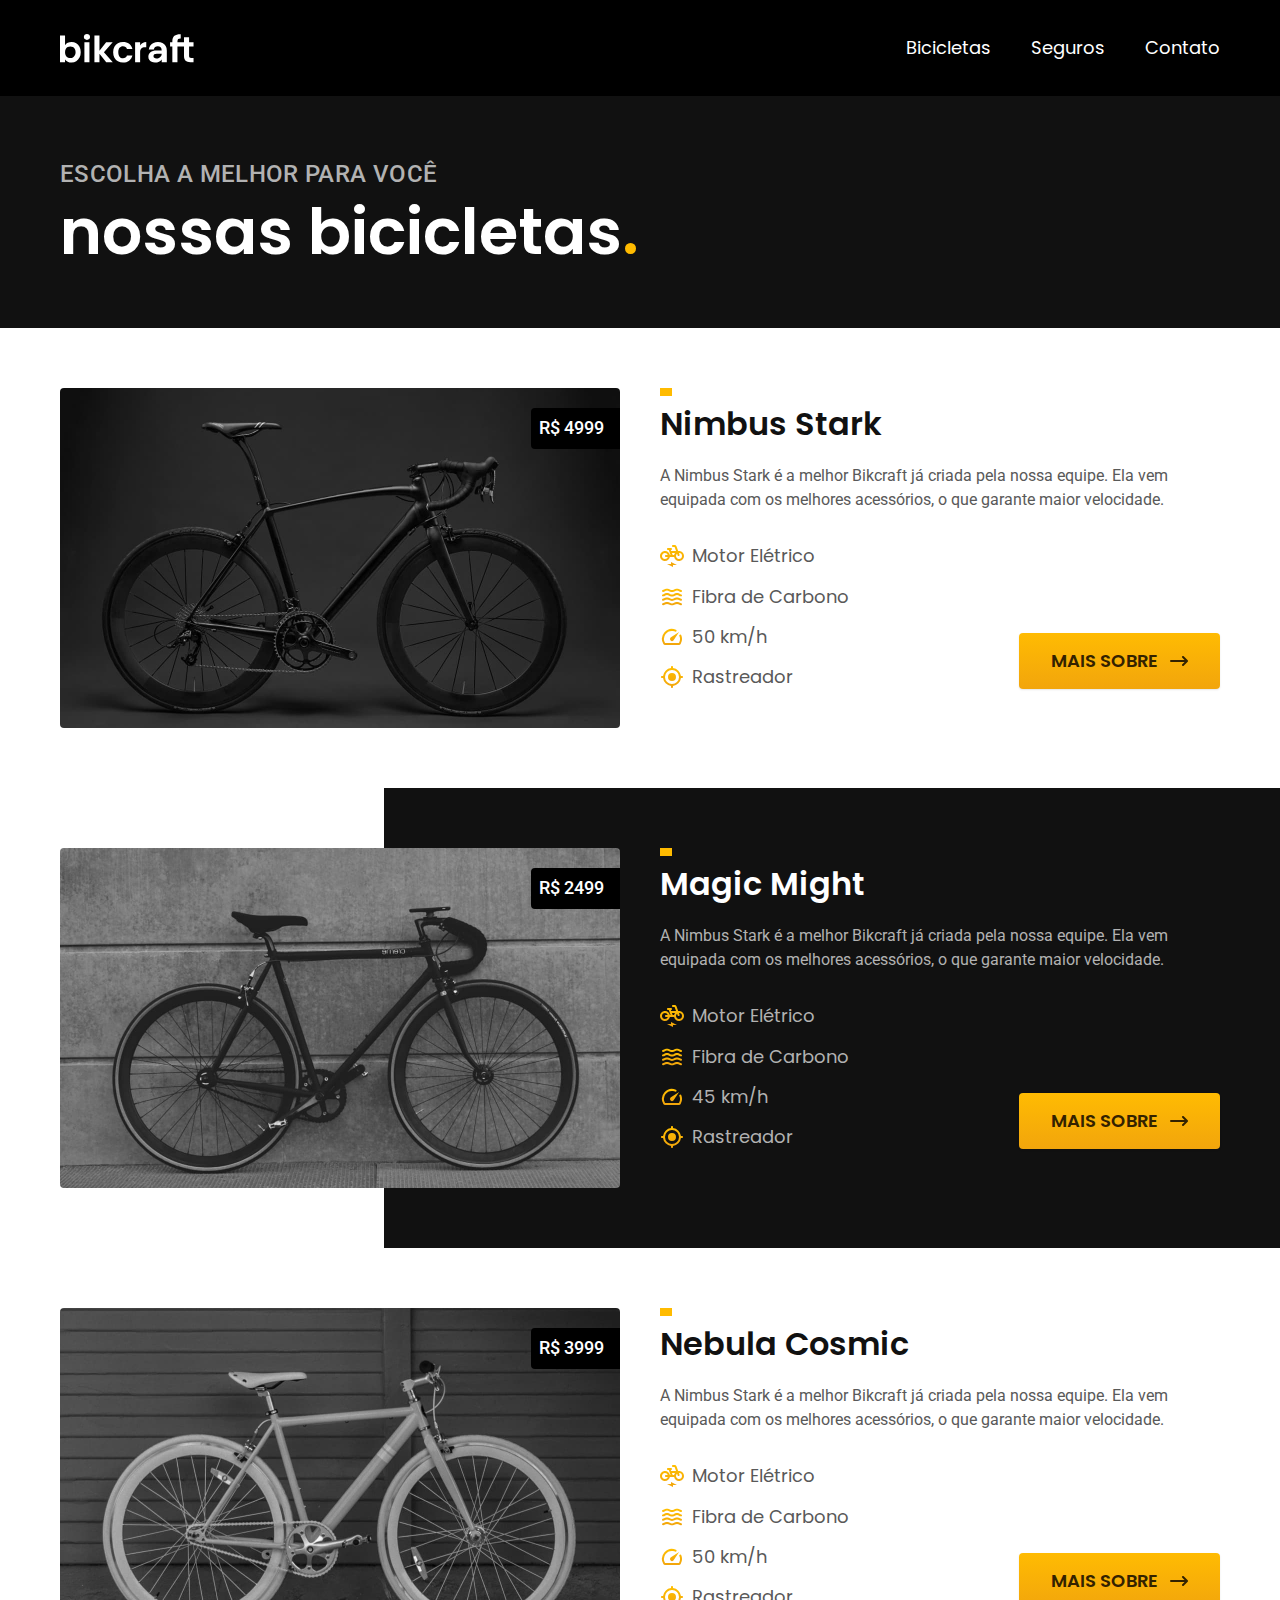
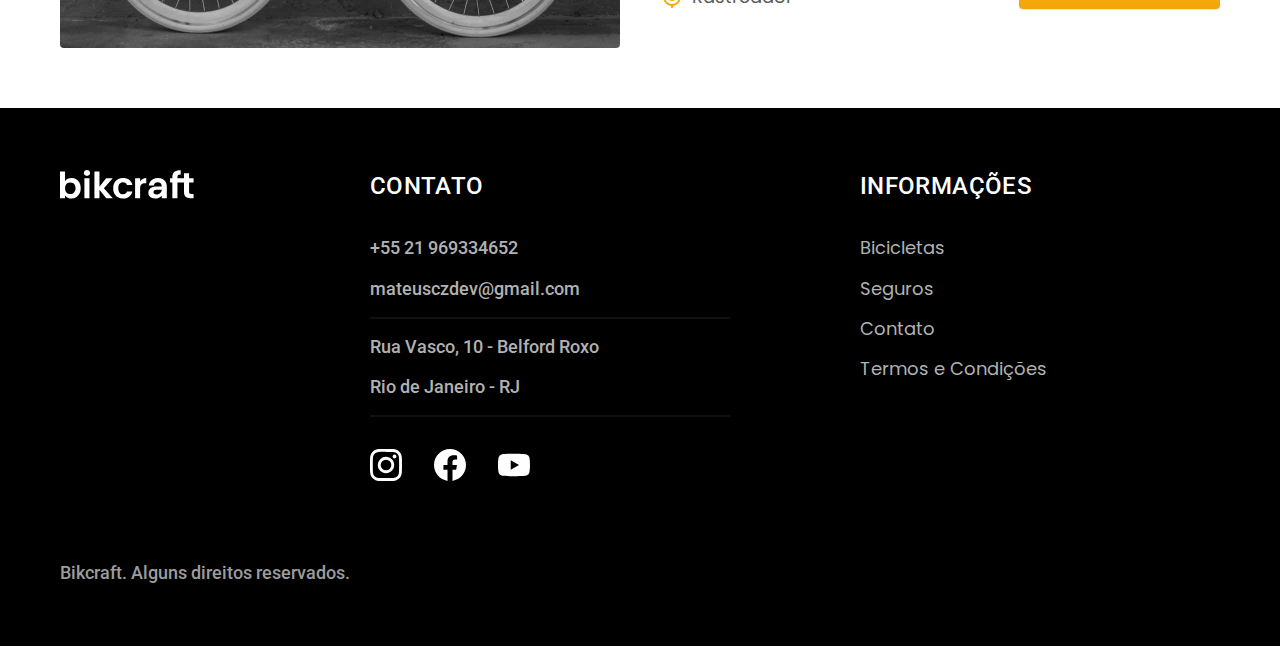
==== bicicletas.html @ 0dbc0aa5 "add bicicletas" ====
<!DOCTYPE html>
<html lang="pt-br">
  <head>
    <meta charset="UTF-8" />
    <meta name="viewport" content="width=device-width, initial-scale=1.0" />
    <link rel="shortcut icon" href="favicon.svg" type="image/x-icon" />
    <meta name="description" content="Termos e Condições Bikcraft" />
    <link rel="stylesheet" href="css/style.css" />

    <link rel="preconnect" href="https://fonts.googleapis.com" />
    <link rel="preconnect" href="https://fonts.gstatic.com" crossorigin />
    <link
      href="https://fonts.googleapis.com/css2?family=Poppins:wght@400;600&family=Roboto:wght@400;500&family=Merriweather:ital,wght@1,900&display=swap&display=swap"
      rel="stylesheet"
    />
    <title>Bicicletas | Bikcraft - Bicicletas Elétricas</title>
  </head>
  <body id="bicicletas">
    <header class="header-bg">
      <div class="header container">
        <a href="./index.html"
          ><img src="/img/bikcraft.svg" alt="Bikcraft"
        /></a>

        <nav aria-label="primária">
          <ul class="header-menu font-1-m color-0">
            <li><a href="./bicicletas.html">Bicicletas</a></li>
            <li><a href="./seguros.html">Seguros</a></li>
            <li><a href="./contato.html">Contato</a></li>
          </ul>
        </nav>
      </div>
    </header>

    <main>
      <div class="titulo-bg">
        <div class="titulo container">
          <p class="font-2-l-b color-5">Escolha a melhor para você</p>
          <h1 class="font-1-xxl color-0">
            nossas bicicletas<span class="color-p1">.</span>
          </h1>
        </div>
      </div>

      <div class="bicicletas container">
        <div class="bicicletas-imagem">
          <img src="img/bicicletas/nimbus.jpg" alt="Bike Preta" />
          <span class="font-2-m color-0">R$ 4999</span>
        </div>
        <div class="bicicletas-conteudo">
          <h2 class="font-1-xl">Nimbus Stark</h2>
          <p class="font-2-s color-8">
            A Nimbus Stark é a melhor Bikcraft já criada pela nossa equipe. Ela
            vem equipada com os melhores acessórios, o que garante maior
            velocidade.
          </p>
          <ul class="font-1-m color-8">
            <li><img src="img/icones/eletrica.svg" alt="" /> Motor Elétrico</li>
            <li>
              <img src="img/icones/carbono.svg" alt="" /> Fibra de Carbono
            </li>
            <li><img src="img/icones/velocidade.svg" alt="" /> 50 km/h</li>
            <li><img src="img/icones/rastreador.svg" alt="" /> Rastreador</li>
          </ul>
          <a href="./bicicletas/nimbus.html" class="botao seta">Mais Sobre</a>
        </div>
      </div>

      <div class="bicicletas-bg">
        <div class="bicicletas container">
          <div class="bicicletas-imagem">
            <img src="img/bicicletas/magic.jpg" alt="Bike Preta" />
            <span class="font-2-m color-0">R$ 2499</span>
          </div>
          <div class="bicicletas-conteudo">
            <h2 class="font-1-xl color-0">Magic Might</h2>
            <p class="font-2-s color-5">
              A Nimbus Stark é a melhor Bikcraft já criada pela nossa equipe.
              Ela vem equipada com os melhores acessórios, o que garante maior
              velocidade.
            </p>
            <ul class="font-1-m color-5">
              <li>
                <img src="img/icones/eletrica.svg" alt="" /> Motor Elétrico
              </li>
              <li>
                <img src="img/icones/carbono.svg" alt="" /> Fibra de Carbono
              </li>
              <li><img src="img/icones/velocidade.svg" alt="" /> 45 km/h</li>
              <li><img src="img/icones/rastreador.svg" alt="" /> Rastreador</li>
            </ul>
            <a href="./bicicletas/magic.html" class="botao seta">Mais Sobre</a>
          </div>
        </div>
      </div>

      <div class="bicicletas container">
        <div class="bicicletas-imagem">
          <img src="img/bicicletas/nebula.jpg" alt="Bike Preta" />
          <span class="font-2-m color-0">R$ 3999</span>
        </div>
        <div class="bicicletas-conteudo">
          <h2 class="font-1-xl">Nebula Cosmic</h2>
          <p class="font-2-s color-8">
            A Nimbus Stark é a melhor Bikcraft já criada pela nossa equipe. Ela
            vem equipada com os melhores acessórios, o que garante maior
            velocidade.
          </p>
          <ul class="font-1-m color-8">
            <li><img src="img/icones/eletrica.svg" alt="" /> Motor Elétrico</li>
            <li>
              <img src="img/icones/carbono.svg" alt="" /> Fibra de Carbono
            </li>
            <li><img src="img/icones/velocidade.svg" alt="" /> 50 km/h</li>
            <li><img src="img/icones/rastreador.svg" alt="" /> Rastreador</li>
          </ul>
          <a href="./bicicletas/nebula.html" class="botao seta">Mais Sobre</a>
        </div>
      </div>
    </main>

    <footer class="footer-bg">
      <div class="footer container">
        <img src="img/bikcraft.svg" alt="Bikcraft" />

        <div class="footer-contato">
          <h3 class="font-2-l-b color-0">Contato</h3>
          <ul class="color-5 font-2-m">
            <li><a href="tel:+5521969334652">+55 21 969334652</a></li>
            <li>
              <a href="mailto:contato@gmail.com">mateusczdev@gmail.com</a>
            </li>
            <li>Rua Vasco, 10 - Belford Roxo</li>
            <li>Rio de Janeiro - RJ</li>
          </ul>
          <div class="footer-redes">
            <a href="./"
              ><img src="img/redes/instagram.svg" alt="Instagram"
            /></a>
            <a href="./"><img src="img/redes/facebook.svg" alt="Facebook" /></a>
            <a href="./"><img src="img/redes/youtube.svg" alt="YouTube" /></a>
          </div>
        </div>

        <div class="footer-informacaoes">
          <h3 class="font-2-l-b color-0">Informações</h3>
          <nav>
            <ul class="font-1-m color-5">
              <li><a href="./bicicletas.html">Bicicletas</a></li>
              <li><a href="./seguros.html">Seguros</a></li>
              <li><a href="./contato.html">Contato</a></li>
              <li><a href="./termos.html">Termos e Condições</a></li>
            </ul>
          </nav>
        </div>
        <p class="font-2-m color-6 footer-copy">
          Bikcraft. Alguns direitos reservados.
        </p>
      </div>
    </footer>
  </body>
</html>
---- css/style.css ----
@import url("/css/global/global.css");
@import url("/css/utilidades/tipografia.css");
@import url("/css/utilidades/cores.css");
@import url("/css/global/header.css");
@import url("/css/global/footer.css");

/* Utilidades */
@import url("/css/utilidades/componentes.css");

/* Home */
@import url("/css/home/introducao.css");
@import url("/css/home/tecnologia.css");
@import url("/css/home/parceiros.css");
@import url("/css/home/depoimento.css");

/* Bicicletas */
@import url("/css/bicicletas/bicicletas-lista.css");
@import url("/css/bicicletas/bicicletas.css");

/* Seguros */
@import url("./seguros/seguros.css");

/* Termos */
@import url("./termos/termos.css");
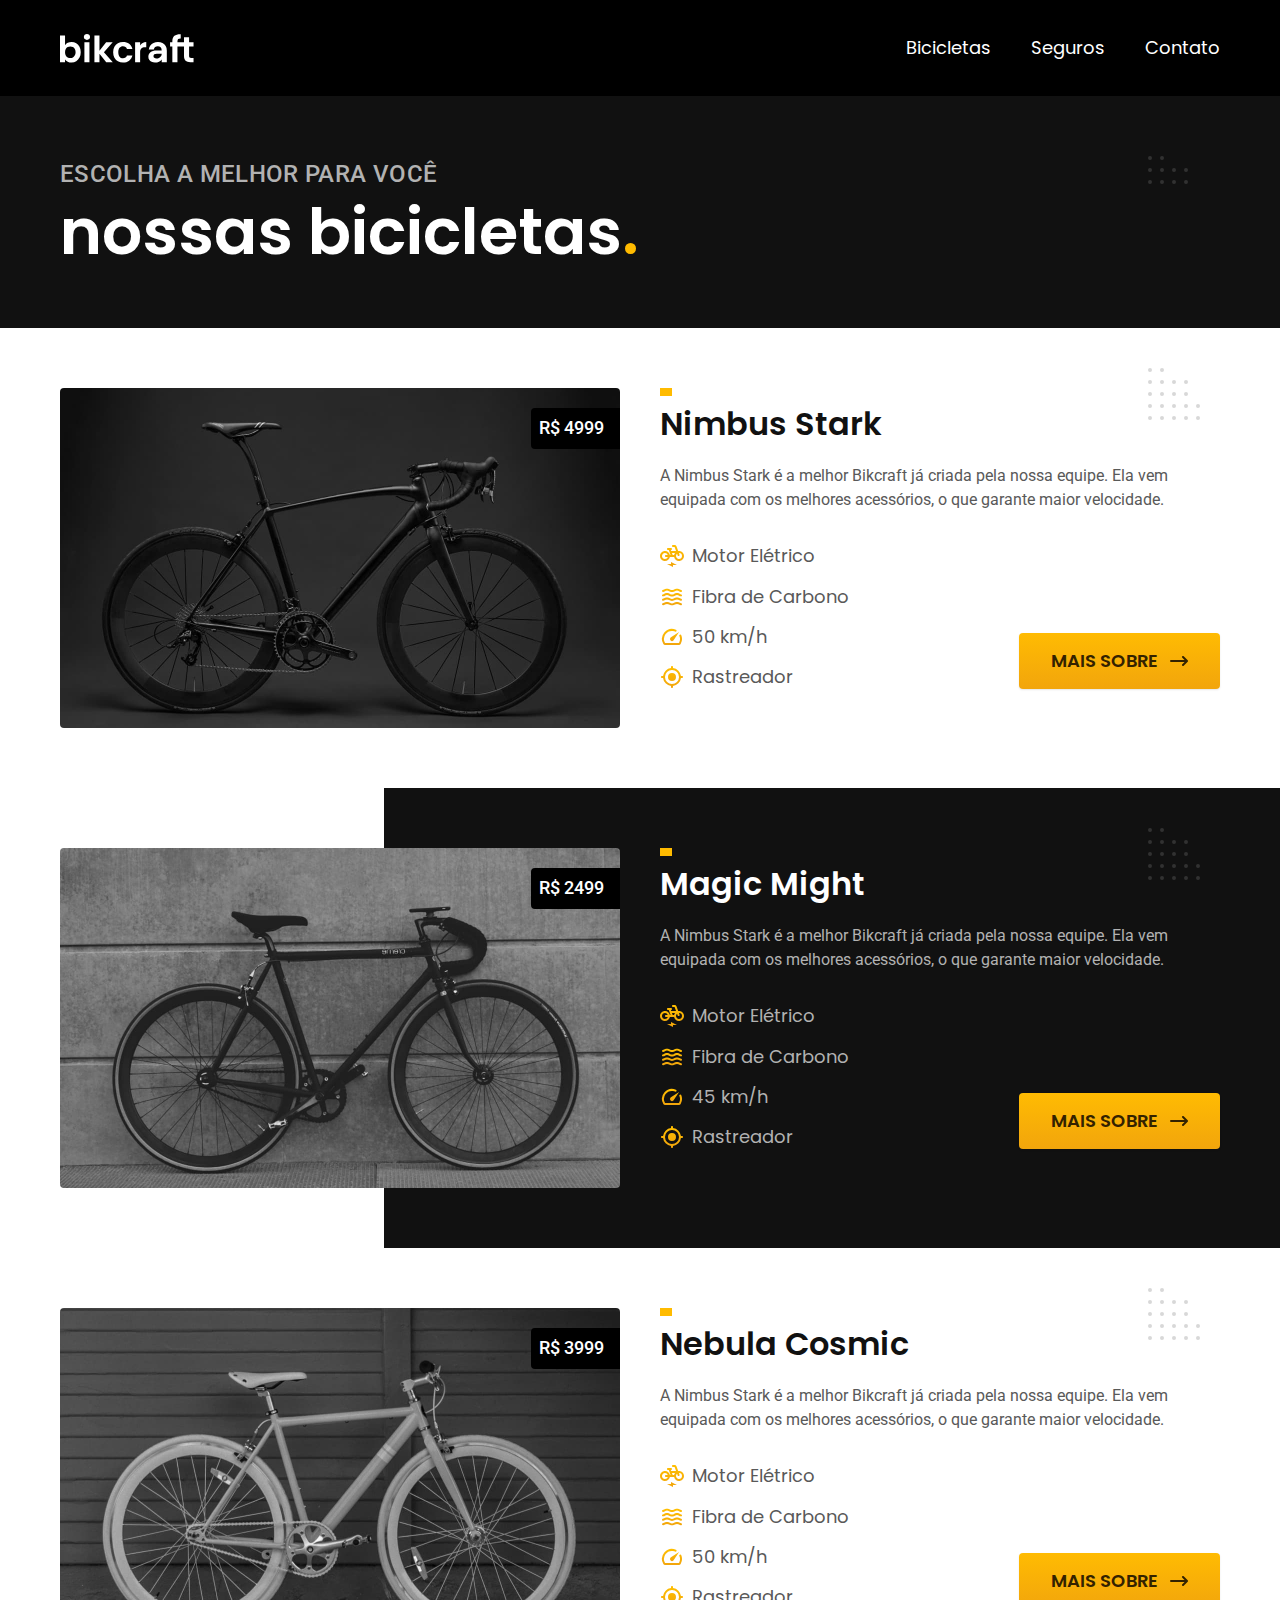
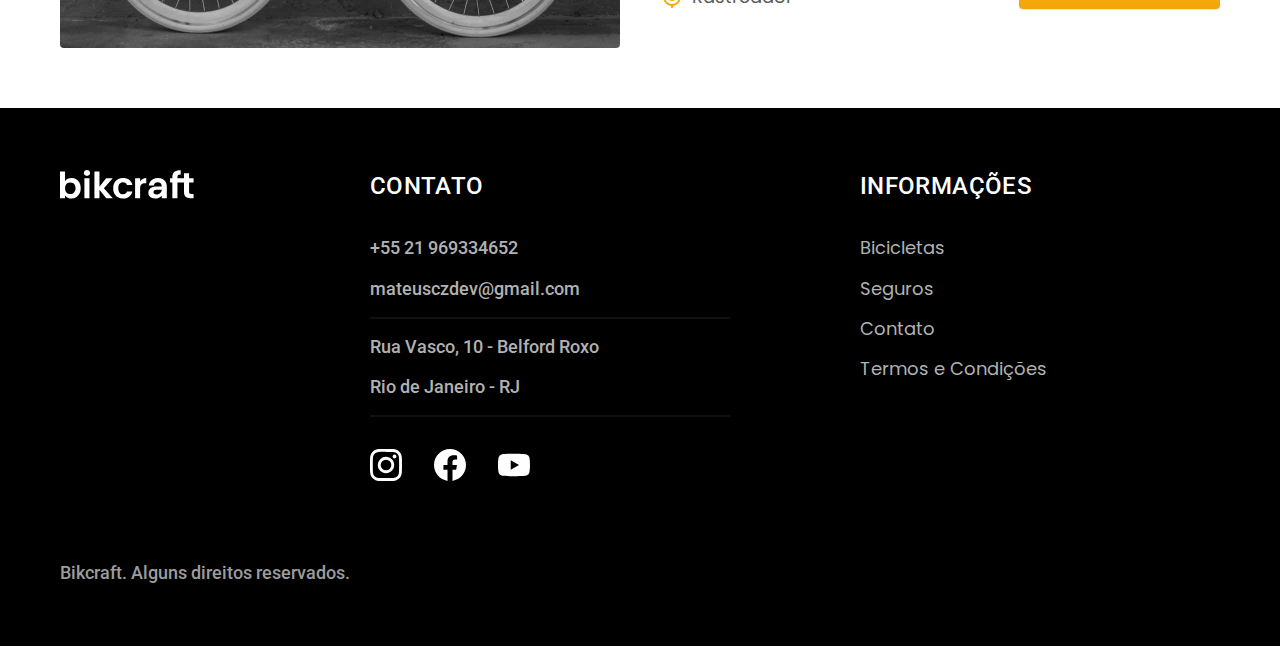
==== commit 853a1d14: "v1.0" ====
--- a/bicicletas.html
+++ b/bicicletas.html
@@ -5,8 +5,8 @@
     <meta name="viewport" content="width=device-width, initial-scale=1.0" />
     <link rel="shortcut icon" href="favicon.svg" type="image/x-icon" />
     <meta name="description" content="Termos e Condições Bikcraft" />
+    <link rel="preload" href="css/style.css" as="style" />
     <link rel="stylesheet" href="css/style.css" />
-
     <link rel="preconnect" href="https://fonts.googleapis.com" />
     <link rel="preconnect" href="https://fonts.gstatic.com" crossorigin />
     <link
--- a/css/style.css
+++ b/css/style.css
@@ -6,6 +6,7 @@
 
 /* Utilidades */
 @import url("/css/utilidades/componentes.css");
+@import url("/css/utilidades/formulario.css");
 
 /* Home */
 @import url("/css/home/introducao.css");
@@ -17,8 +18,21 @@
 @import url("/css/bicicletas/bicicletas-lista.css");
 @import url("/css/bicicletas/bicicletas.css");
 
+/* Bicicleta */
+@import url("/css/bicicleta/bicicleta.css");
+@import url("/css/bicicleta/seguro.css");
+
 /* Seguros */
 @import url("./seguros/seguros.css");
+@import url("./seguros/vantagens.css");
+@import url("./seguros/perguntas.css");
+
+/* Contato */
+@import url("./contato/contato.css");
+@import url("./contato/lojas.css");
+
+/* Orçamento */
+@import url("./orcamento/orcamento.css");
 
 /* Termos */
 @import url("./termos/termos.css");
--- a/css/style.css
+++ b/css/style.css
@@ -6,6 +6,7 @@
 
 /* Utilidades */
 @import url("/css/utilidades/componentes.css");
+@import url("/css/utilidades/formulario.css");
 
 /* Home */
 @import url("/css/home/introducao.css");
@@ -17,8 +18,21 @@
 @import url("/css/bicicletas/bicicletas-lista.css");
 @import url("/css/bicicletas/bicicletas.css");
 
+/* Bicicleta */
+@import url("/css/bicicleta/bicicleta.css");
+@import url("/css/bicicleta/seguro.css");
+
 /* Seguros */
 @import url("./seguros/seguros.css");
+@import url("./seguros/vantagens.css");
+@import url("./seguros/perguntas.css");
+
+/* Contato */
+@import url("./contato/contato.css");
+@import url("./contato/lojas.css");
+
+/* Orçamento */
+@import url("./orcamento/orcamento.css");
 
 /* Termos */
 @import url("./termos/termos.css");
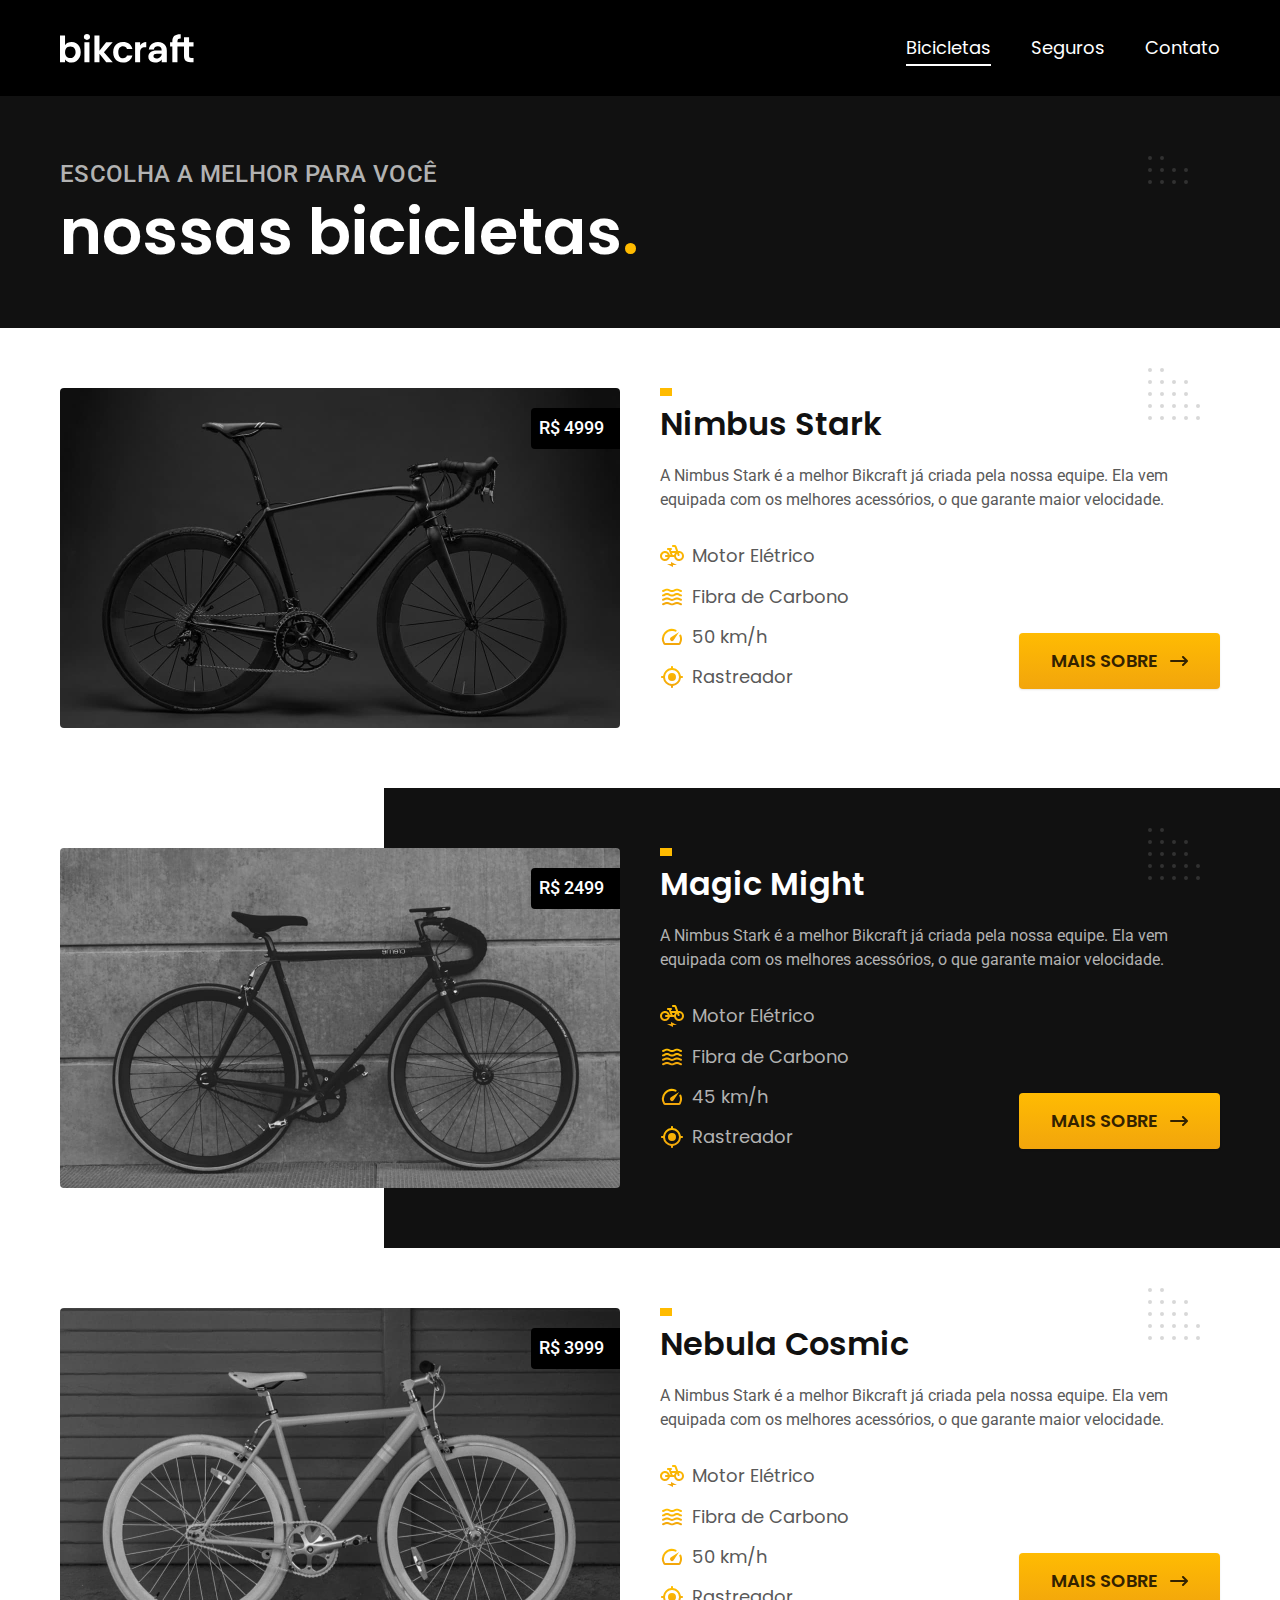
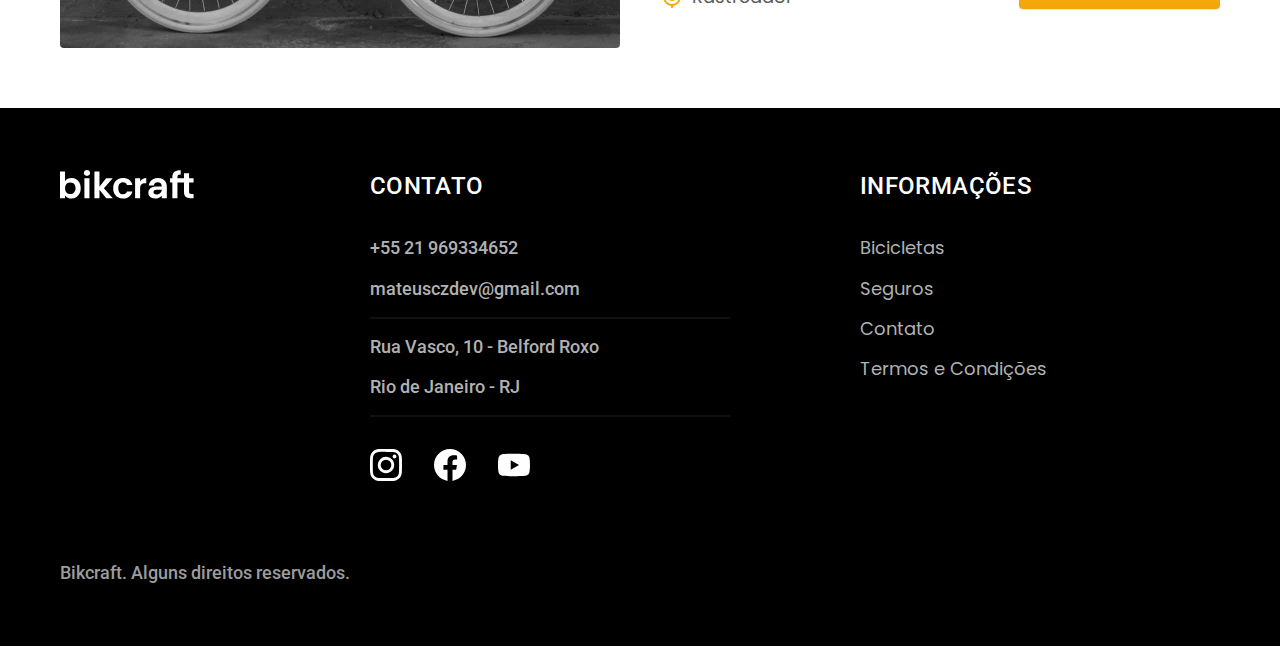
==== commit e71f9357: "add javascript" ====
--- a/bicicletas.html
+++ b/bicicletas.html
@@ -1,162 +1,161 @@
 <!DOCTYPE html>
 <html lang="pt-br">
-  <head>
-    <meta charset="UTF-8" />
-    <meta name="viewport" content="width=device-width, initial-scale=1.0" />
-    <link rel="shortcut icon" href="favicon.svg" type="image/x-icon" />
-    <meta name="description" content="Termos e Condições Bikcraft" />
-    <link rel="preload" href="css/style.css" as="style" />
-    <link rel="stylesheet" href="css/style.css" />
-    <link rel="preconnect" href="https://fonts.googleapis.com" />
-    <link rel="preconnect" href="https://fonts.gstatic.com" crossorigin />
-    <link
-      href="https://fonts.googleapis.com/css2?family=Poppins:wght@400;600&family=Roboto:wght@400;500&family=Merriweather:ital,wght@1,900&display=swap&display=swap"
-      rel="stylesheet"
-    />
-    <title>Bicicletas | Bikcraft - Bicicletas Elétricas</title>
-  </head>
-  <body id="bicicletas">
-    <header class="header-bg">
-      <div class="header container">
-        <a href="./index.html"
-          ><img src="/img/bikcraft.svg" alt="Bikcraft"
-        /></a>
 
-        <nav aria-label="primária">
-          <ul class="header-menu font-1-m color-0">
+<head>
+  <meta charset="UTF-8" />
+  <meta name="viewport" content="width=device-width, initial-scale=1.0" />
+  <link rel="shortcut icon" href="favicon.svg" type="image/x-icon" />
+  <meta name="description" content="Termos e Condições Bikcraft" />
+  <link rel="preload" href="css/style.css" as="style" />
+  <link rel="stylesheet" href="css/style.css" />
+  <link rel="preconnect" href="https://fonts.googleapis.com" />
+  <link rel="preconnect" href="https://fonts.gstatic.com" crossorigin />
+  <link
+    href="https://fonts.googleapis.com/css2?family=Poppins:wght@400;600&family=Roboto:wght@400;500&family=Merriweather:ital,wght@1,900&display=swap&display=swap"
+    rel="stylesheet" />
+  <title>Bicicletas | Bikcraft - Bicicletas Elétricas</title>
+</head>
+
+<body id="bicicletas">
+  <header class="header-bg">
+    <div class="header container">
+      <a href="./index.html"><img src="/img/bikcraft.svg" alt="Bikcraft" /></a>
+
+      <nav aria-label="primária">
+        <ul class="header-menu font-1-m color-0">
+          <li><a href="./bicicletas.html">Bicicletas</a></li>
+          <li><a href="./seguros.html">Seguros</a></li>
+          <li><a href="./contato.html">Contato</a></li>
+        </ul>
+      </nav>
+    </div>
+  </header>
+
+  <main>
+    <div class="titulo-bg">
+      <div class="titulo container">
+        <p class="font-2-l-b color-5">Escolha a melhor para você</p>
+        <h1 class="font-1-xxl color-0">
+          nossas bicicletas<span class="color-p1">.</span>
+        </h1>
+      </div>
+    </div>
+
+    <div class="bicicletas container">
+      <div class="bicicletas-imagem">
+        <img src="img/bicicletas/nimbus.jpg" alt="Bike Preta" />
+        <span class="font-2-m color-0">R$ 4999</span>
+      </div>
+      <div class="bicicletas-conteudo">
+        <h2 class="font-1-xl">Nimbus Stark</h2>
+        <p class="font-2-s color-8">
+          A Nimbus Stark é a melhor Bikcraft já criada pela nossa equipe. Ela
+          vem equipada com os melhores acessórios, o que garante maior
+          velocidade.
+        </p>
+        <ul class="font-1-m color-8">
+          <li><img src="img/icones/eletrica.svg" alt="" /> Motor Elétrico</li>
+          <li>
+            <img src="img/icones/carbono.svg" alt="" /> Fibra de Carbono
+          </li>
+          <li><img src="img/icones/velocidade.svg" alt="" /> 50 km/h</li>
+          <li><img src="img/icones/rastreador.svg" alt="" /> Rastreador</li>
+        </ul>
+        <a href="./bicicletas/nimbus.html" class="botao seta">Mais Sobre</a>
+      </div>
+    </div>
+
+    <div class="bicicletas-bg">
+      <div class="bicicletas container">
+        <div class="bicicletas-imagem">
+          <img src="img/bicicletas/magic.jpg" alt="Bike Preta" />
+          <span class="font-2-m color-0">R$ 2499</span>
+        </div>
+        <div class="bicicletas-conteudo">
+          <h2 class="font-1-xl color-0">Magic Might</h2>
+          <p class="font-2-s color-5">
+            A Nimbus Stark é a melhor Bikcraft já criada pela nossa equipe.
+            Ela vem equipada com os melhores acessórios, o que garante maior
+            velocidade.
+          </p>
+          <ul class="font-1-m color-5">
+            <li>
+              <img src="img/icones/eletrica.svg" alt="" /> Motor Elétrico
+            </li>
+            <li>
+              <img src="img/icones/carbono.svg" alt="" /> Fibra de Carbono
+            </li>
+            <li><img src="img/icones/velocidade.svg" alt="" /> 45 km/h</li>
+            <li><img src="img/icones/rastreador.svg" alt="" /> Rastreador</li>
+          </ul>
+          <a href="./bicicletas/magic.html" class="botao seta">Mais Sobre</a>
+        </div>
+      </div>
+    </div>
+
+    <div class="bicicletas container">
+      <div class="bicicletas-imagem">
+        <img src="img/bicicletas/nebula.jpg" alt="Bike Preta" />
+        <span class="font-2-m color-0">R$ 3999</span>
+      </div>
+      <div class="bicicletas-conteudo">
+        <h2 class="font-1-xl">Nebula Cosmic</h2>
+        <p class="font-2-s color-8">
+          A Nimbus Stark é a melhor Bikcraft já criada pela nossa equipe. Ela
+          vem equipada com os melhores acessórios, o que garante maior
+          velocidade.
+        </p>
+        <ul class="font-1-m color-8">
+          <li><img src="img/icones/eletrica.svg" alt="" /> Motor Elétrico</li>
+          <li>
+            <img src="img/icones/carbono.svg" alt="" /> Fibra de Carbono
+          </li>
+          <li><img src="img/icones/velocidade.svg" alt="" /> 50 km/h</li>
+          <li><img src="img/icones/rastreador.svg" alt="" /> Rastreador</li>
+        </ul>
+        <a href="./bicicletas/nebula.html" class="botao seta">Mais Sobre</a>
+      </div>
+    </div>
+  </main>
+
+  <footer class="footer-bg">
+    <div class="footer container">
+      <img src="img/bikcraft.svg" alt="Bikcraft" />
+
+      <div class="footer-contato">
+        <h3 class="font-2-l-b color-0">Contato</h3>
+        <ul class="color-5 font-2-m">
+          <li><a href="tel:+5521969334652">+55 21 969334652</a></li>
+          <li>
+            <a href="mailto:contato@gmail.com">mateusczdev@gmail.com</a>
+          </li>
+          <li>Rua Vasco, 10 - Belford Roxo</li>
+          <li>Rio de Janeiro - RJ</li>
+        </ul>
+        <div class="footer-redes">
+          <a href="./"><img src="img/redes/instagram.svg" alt="Instagram" /></a>
+          <a href="./"><img src="img/redes/facebook.svg" alt="Facebook" /></a>
+          <a href="./"><img src="img/redes/youtube.svg" alt="YouTube" /></a>
+        </div>
+      </div>
+
+      <div class="footer-informacaoes">
+        <h3 class="font-2-l-b color-0">Informações</h3>
+        <nav>
+          <ul class="font-1-m color-5">
             <li><a href="./bicicletas.html">Bicicletas</a></li>
             <li><a href="./seguros.html">Seguros</a></li>
             <li><a href="./contato.html">Contato</a></li>
+            <li><a href="./termos.html">Termos e Condições</a></li>
           </ul>
         </nav>
       </div>
-    </header>
+      <p class="font-2-m color-6 footer-copy">
+        Bikcraft. Alguns direitos reservados.
+      </p>
+    </div>
+  </footer>
+  <script src="/js/script.js"></script>
+</body>
 
-    <main>
-      <div class="titulo-bg">
-        <div class="titulo container">
-          <p class="font-2-l-b color-5">Escolha a melhor para você</p>
-          <h1 class="font-1-xxl color-0">
-            nossas bicicletas<span class="color-p1">.</span>
-          </h1>
-        </div>
-      </div>
-
-      <div class="bicicletas container">
-        <div class="bicicletas-imagem">
-          <img src="img/bicicletas/nimbus.jpg" alt="Bike Preta" />
-          <span class="font-2-m color-0">R$ 4999</span>
-        </div>
-        <div class="bicicletas-conteudo">
-          <h2 class="font-1-xl">Nimbus Stark</h2>
-          <p class="font-2-s color-8">
-            A Nimbus Stark é a melhor Bikcraft já criada pela nossa equipe. Ela
-            vem equipada com os melhores acessórios, o que garante maior
-            velocidade.
-          </p>
-          <ul class="font-1-m color-8">
-            <li><img src="img/icones/eletrica.svg" alt="" /> Motor Elétrico</li>
-            <li>
-              <img src="img/icones/carbono.svg" alt="" /> Fibra de Carbono
-            </li>
-            <li><img src="img/icones/velocidade.svg" alt="" /> 50 km/h</li>
-            <li><img src="img/icones/rastreador.svg" alt="" /> Rastreador</li>
-          </ul>
-          <a href="./bicicletas/nimbus.html" class="botao seta">Mais Sobre</a>
-        </div>
-      </div>
-
-      <div class="bicicletas-bg">
-        <div class="bicicletas container">
-          <div class="bicicletas-imagem">
-            <img src="img/bicicletas/magic.jpg" alt="Bike Preta" />
-            <span class="font-2-m color-0">R$ 2499</span>
-          </div>
-          <div class="bicicletas-conteudo">
-            <h2 class="font-1-xl color-0">Magic Might</h2>
-            <p class="font-2-s color-5">
-              A Nimbus Stark é a melhor Bikcraft já criada pela nossa equipe.
-              Ela vem equipada com os melhores acessórios, o que garante maior
-              velocidade.
-            </p>
-            <ul class="font-1-m color-5">
-              <li>
-                <img src="img/icones/eletrica.svg" alt="" /> Motor Elétrico
-              </li>
-              <li>
-                <img src="img/icones/carbono.svg" alt="" /> Fibra de Carbono
-              </li>
-              <li><img src="img/icones/velocidade.svg" alt="" /> 45 km/h</li>
-              <li><img src="img/icones/rastreador.svg" alt="" /> Rastreador</li>
-            </ul>
-            <a href="./bicicletas/magic.html" class="botao seta">Mais Sobre</a>
-          </div>
-        </div>
-      </div>
-
-      <div class="bicicletas container">
-        <div class="bicicletas-imagem">
-          <img src="img/bicicletas/nebula.jpg" alt="Bike Preta" />
-          <span class="font-2-m color-0">R$ 3999</span>
-        </div>
-        <div class="bicicletas-conteudo">
-          <h2 class="font-1-xl">Nebula Cosmic</h2>
-          <p class="font-2-s color-8">
-            A Nimbus Stark é a melhor Bikcraft já criada pela nossa equipe. Ela
-            vem equipada com os melhores acessórios, o que garante maior
-            velocidade.
-          </p>
-          <ul class="font-1-m color-8">
-            <li><img src="img/icones/eletrica.svg" alt="" /> Motor Elétrico</li>
-            <li>
-              <img src="img/icones/carbono.svg" alt="" /> Fibra de Carbono
-            </li>
-            <li><img src="img/icones/velocidade.svg" alt="" /> 50 km/h</li>
-            <li><img src="img/icones/rastreador.svg" alt="" /> Rastreador</li>
-          </ul>
-          <a href="./bicicletas/nebula.html" class="botao seta">Mais Sobre</a>
-        </div>
-      </div>
-    </main>
-
-    <footer class="footer-bg">
-      <div class="footer container">
-        <img src="img/bikcraft.svg" alt="Bikcraft" />
-
-        <div class="footer-contato">
-          <h3 class="font-2-l-b color-0">Contato</h3>
-          <ul class="color-5 font-2-m">
-            <li><a href="tel:+5521969334652">+55 21 969334652</a></li>
-            <li>
-              <a href="mailto:contato@gmail.com">mateusczdev@gmail.com</a>
-            </li>
-            <li>Rua Vasco, 10 - Belford Roxo</li>
-            <li>Rio de Janeiro - RJ</li>
-          </ul>
-          <div class="footer-redes">
-            <a href="./"
-              ><img src="img/redes/instagram.svg" alt="Instagram"
-            /></a>
-            <a href="./"><img src="img/redes/facebook.svg" alt="Facebook" /></a>
-            <a href="./"><img src="img/redes/youtube.svg" alt="YouTube" /></a>
-          </div>
-        </div>
-
-        <div class="footer-informacaoes">
-          <h3 class="font-2-l-b color-0">Informações</h3>
-          <nav>
-            <ul class="font-1-m color-5">
-              <li><a href="./bicicletas.html">Bicicletas</a></li>
-              <li><a href="./seguros.html">Seguros</a></li>
-              <li><a href="./contato.html">Contato</a></li>
-              <li><a href="./termos.html">Termos e Condições</a></li>
-            </ul>
-          </nav>
-        </div>
-        <p class="font-2-m color-6 footer-copy">
-          Bikcraft. Alguns direitos reservados.
-        </p>
-      </div>
-    </footer>
-  </body>
-</html>
+</html>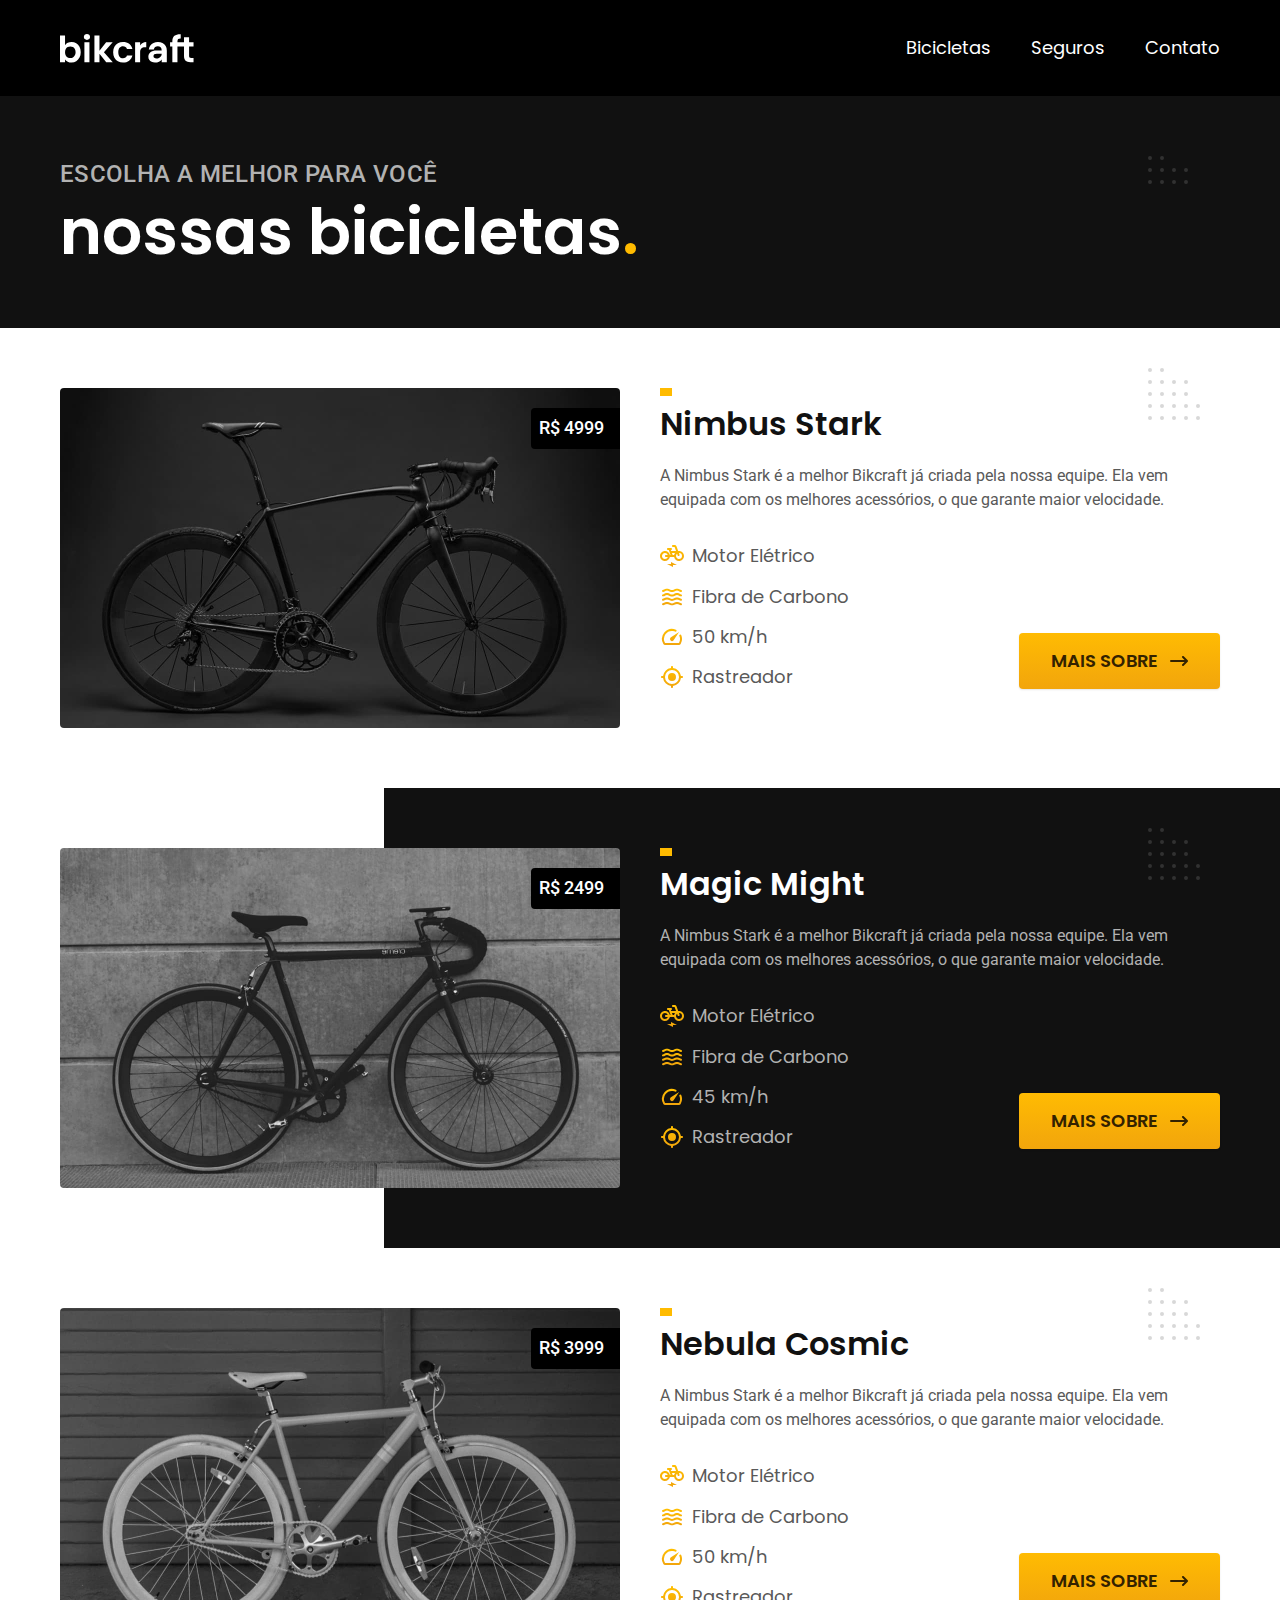
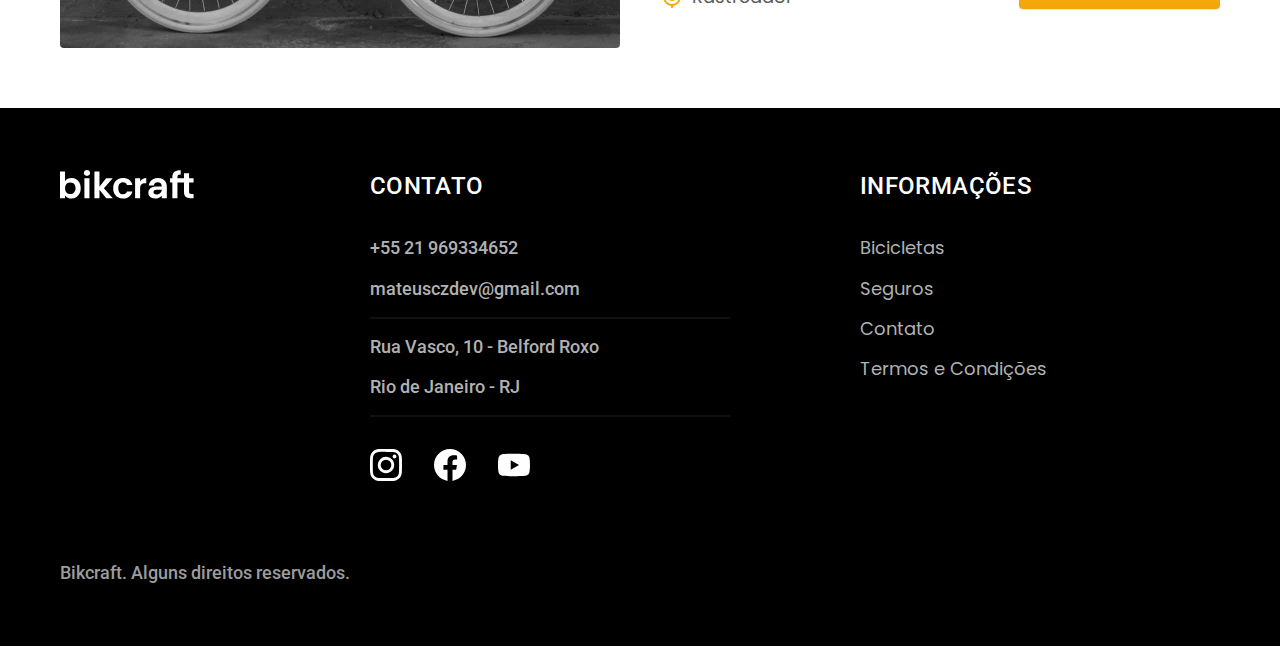
==== commit c0f69cd6: "add javascript disabled" ====
--- a/bicicletas.html
+++ b/bicicletas.html
@@ -14,6 +14,9 @@
     href="https://fonts.googleapis.com/css2?family=Poppins:wght@400;600&family=Roboto:wght@400;500&family=Merriweather:ital,wght@1,900&display=swap&display=swap"
     rel="stylesheet" />
   <title>Bicicletas | Bikcraft - Bicicletas Elétricas</title>
+  <script>
+    document.documentElement.classList("js");
+  </script>
 </head>
 
 <body id="bicicletas">
--- a/css/style.css
+++ b/css/style.css
@@ -36,3 +36,7 @@
 
 /* Termos */
 @import url("./termos/termos.css");
+
+/* Animação */
+
+@import url("./utilidades/animacao.css");
--- a/css/style.css
+++ b/css/style.css
@@ -36,3 +36,7 @@
 
 /* Termos */
 @import url("./termos/termos.css");
+
+/* Animação */
+
+@import url("./utilidades/animacao.css");
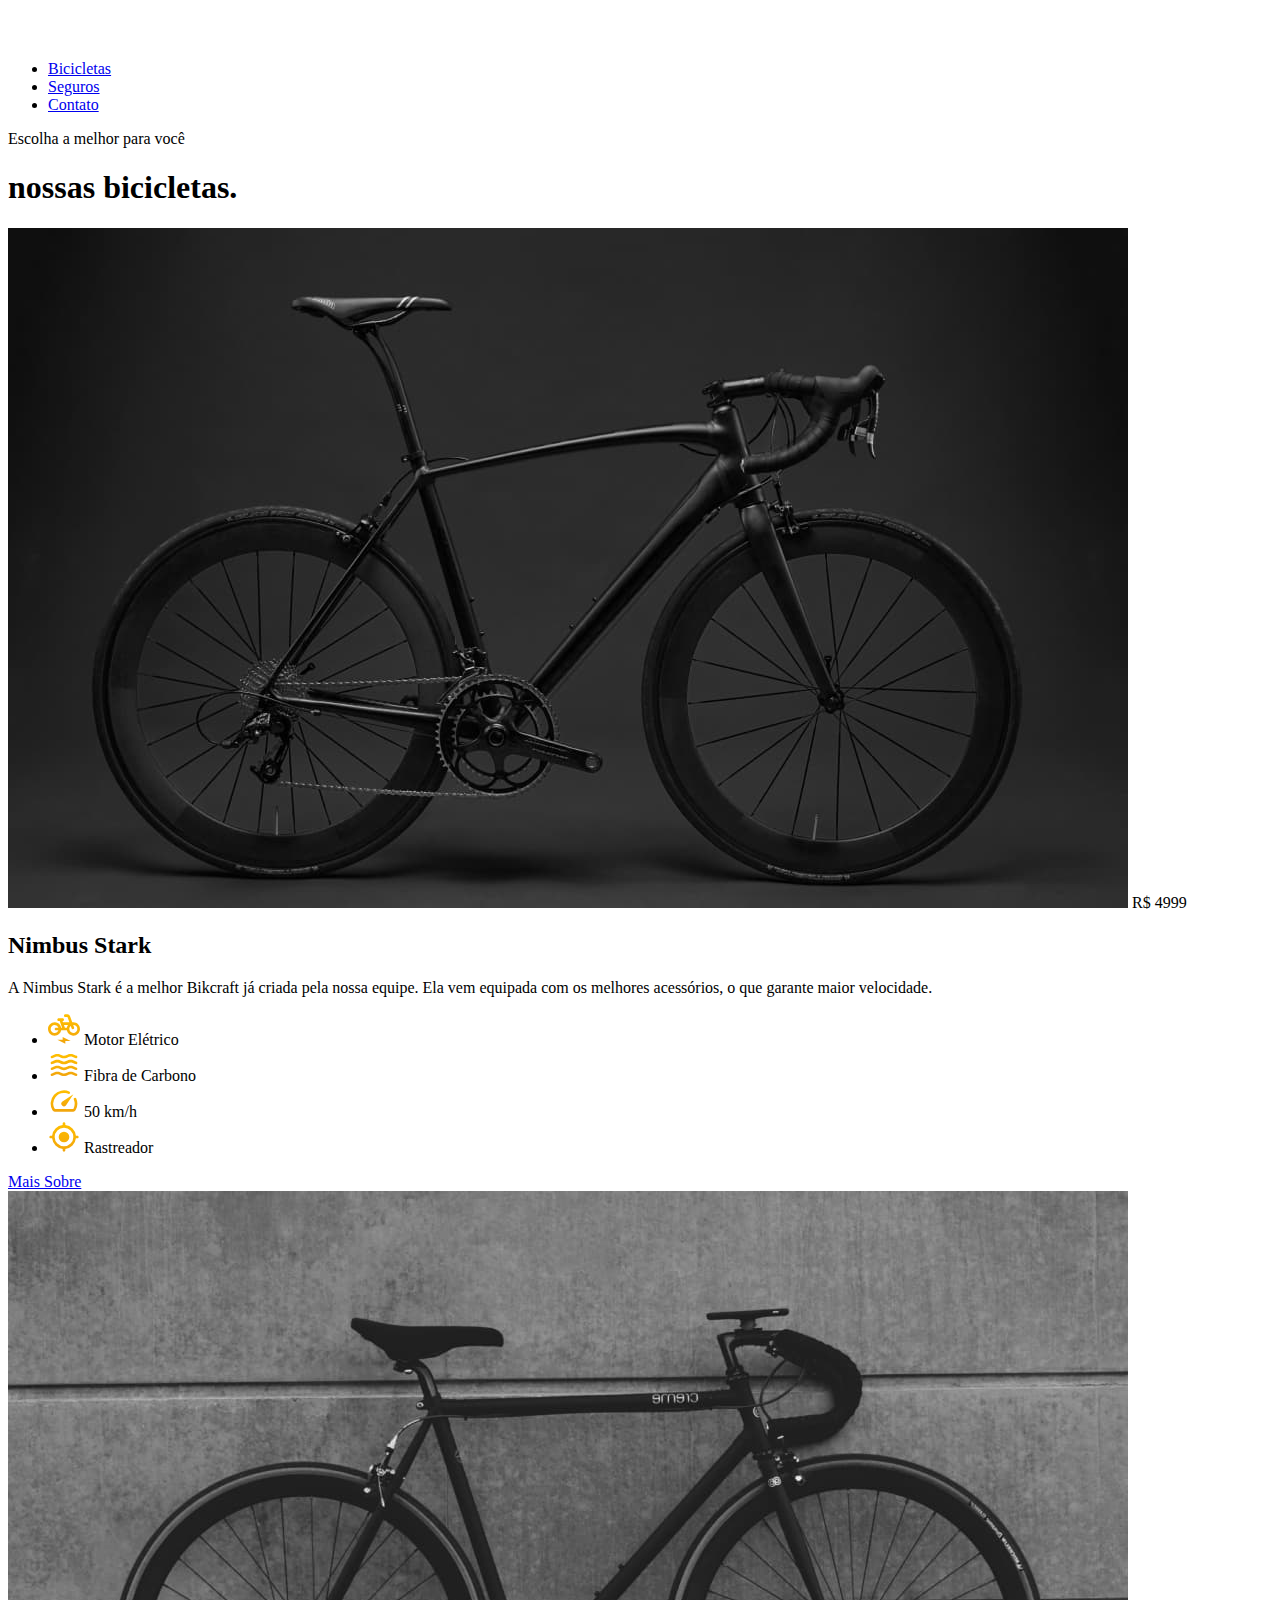
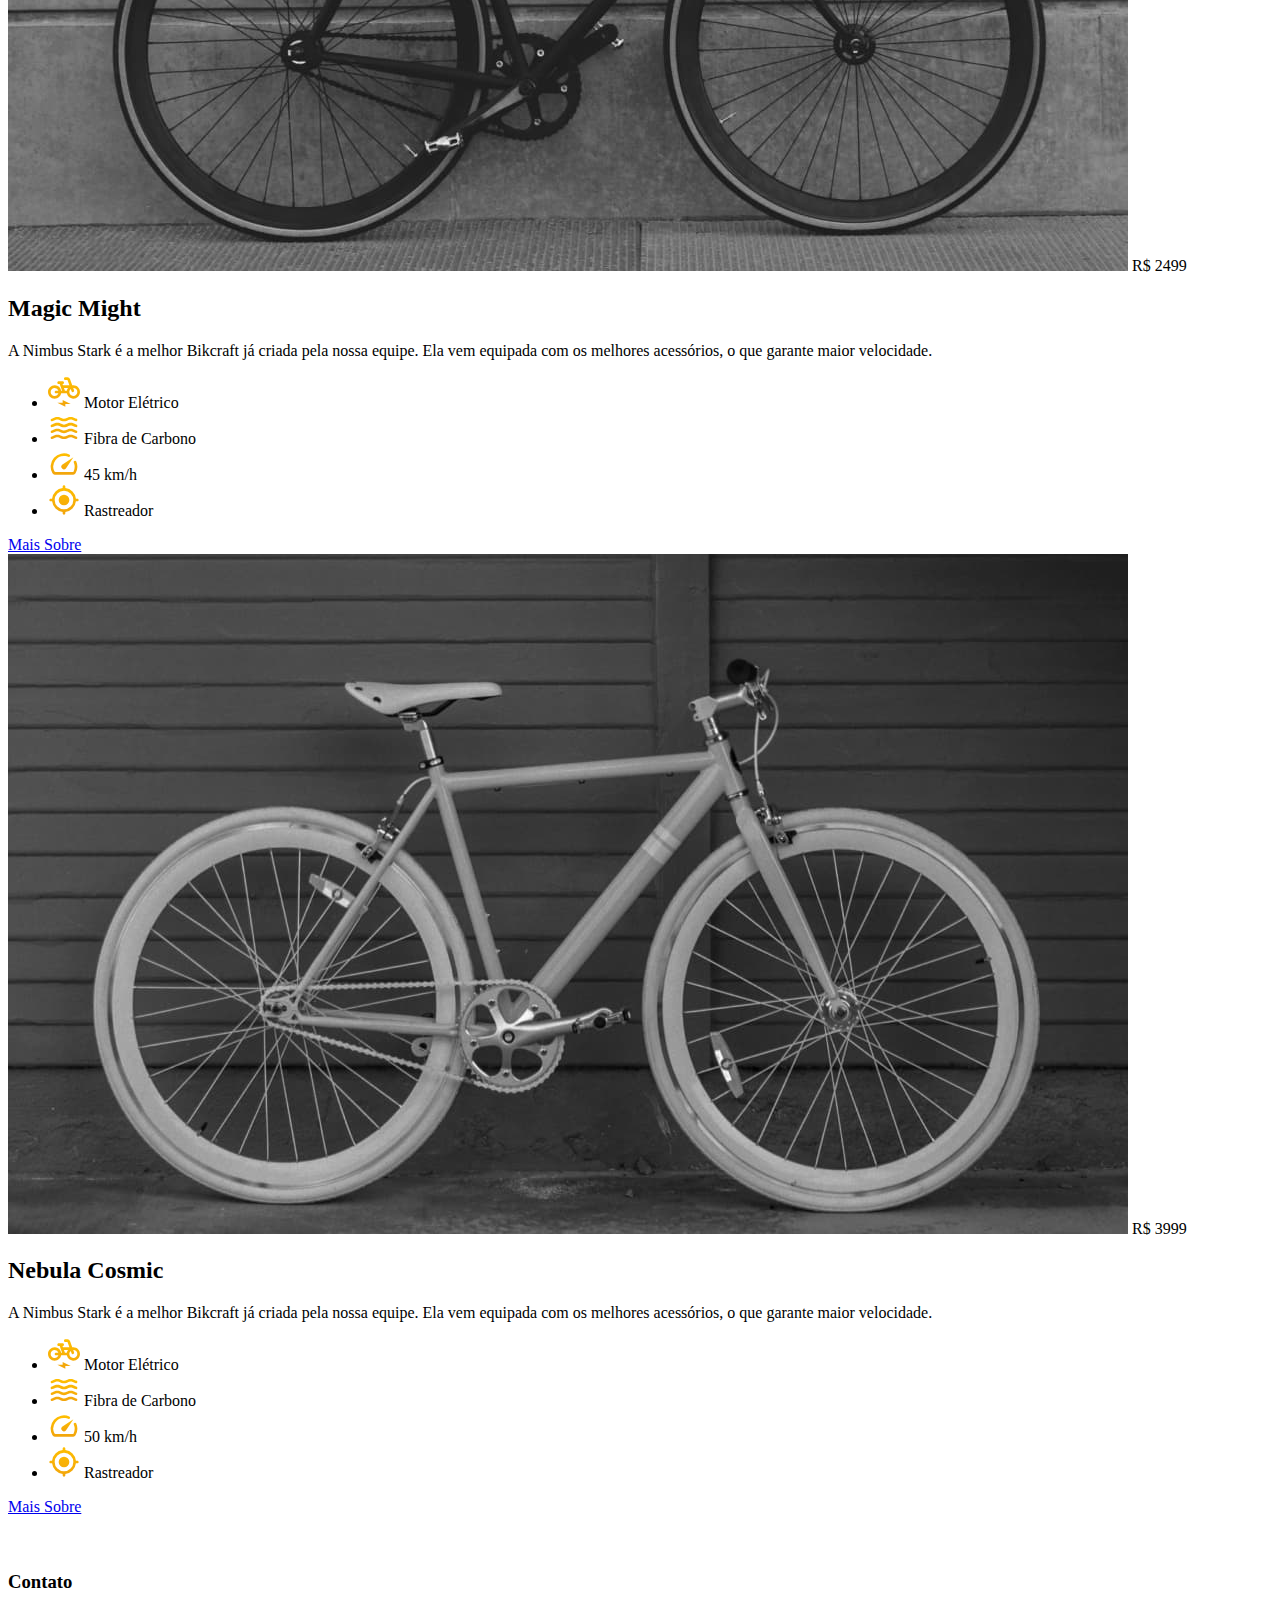
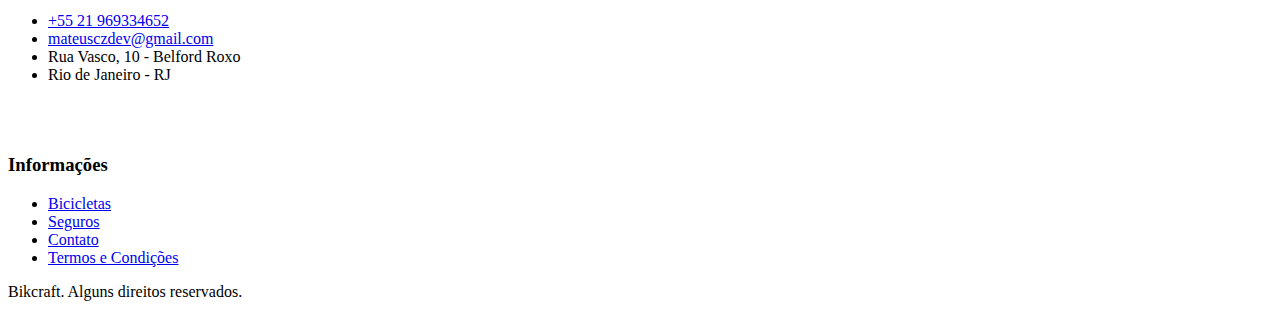
==== commit a5241a92: "lasts updates" ====
--- a/bicicletas.html
+++ b/bicicletas.html
@@ -6,7 +6,11 @@
   <meta name="viewport" content="width=device-width, initial-scale=1.0" />
   <link rel="shortcut icon" href="favicon.svg" type="image/x-icon" />
   <meta name="description" content="Termos e Condições Bikcraft" />
+  <script>
+    <link rel="shortcut icon" href="favicon.svg" type="image/svg+xml" />
+    <link rel="shortcut icon" href="favicon.svg" type="image/svg+xml" />
   <link rel="preload" href="css/style.css" as="style" />
+
   <link rel="stylesheet" href="css/style.css" />
   <link rel="preconnect" href="https://fonts.googleapis.com" />
   <link rel="preconnect" href="https://fonts.gstatic.com" crossorigin />
